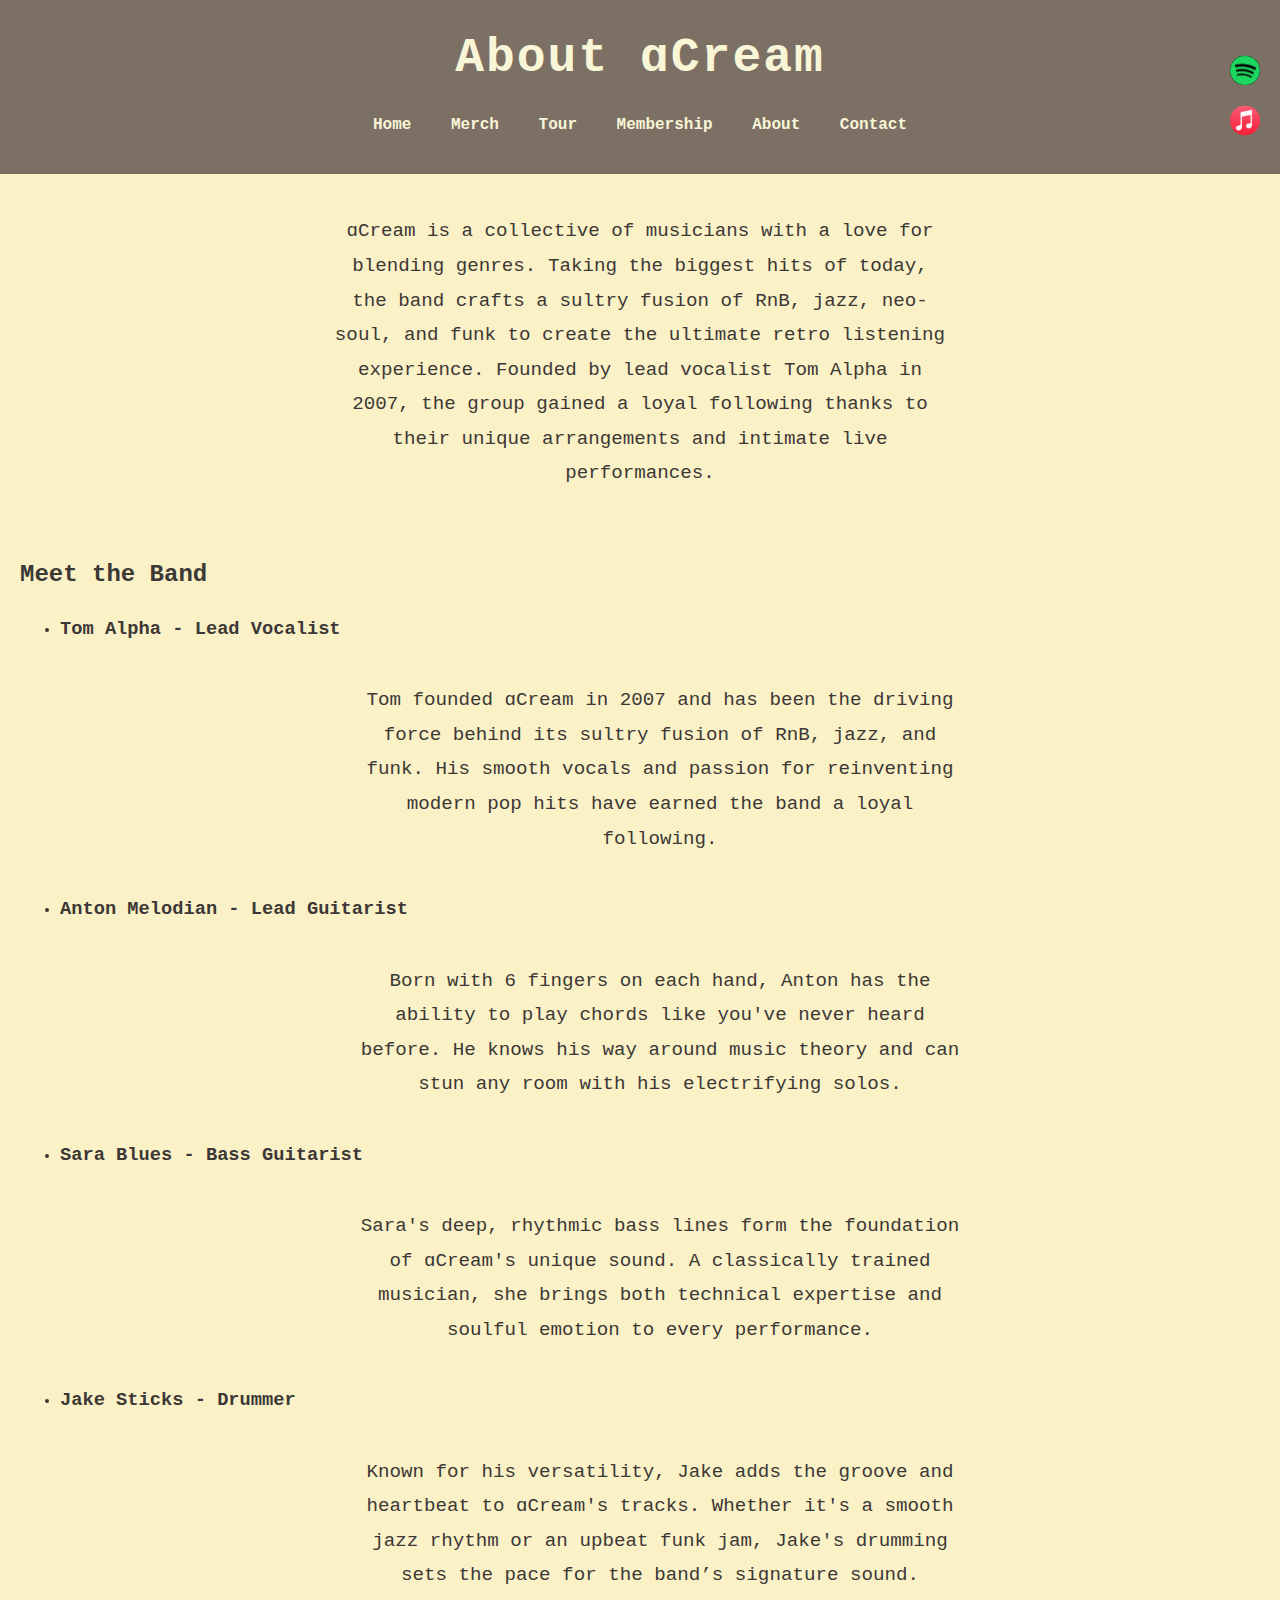
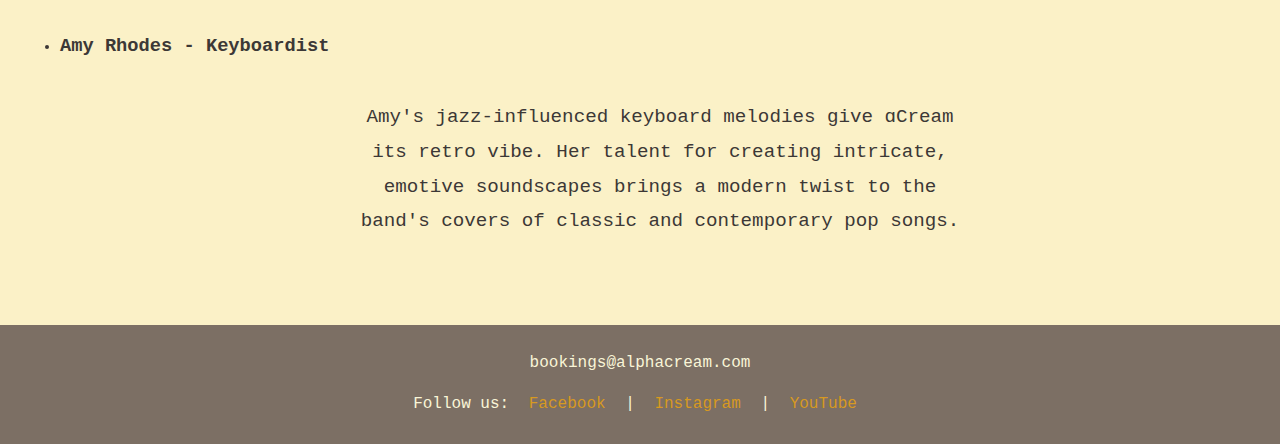
==== about.html @ 76e4bd68 "initial commit" ====
<!DOCTYPE html>
<html lang="en">

<head>
    <meta charset="UTF-8">
    <meta name="viewport" content="width=device-width, initial-scale=1.0">
    <title>About ɑCream</title>
    <link rel="stylesheet" href="global.css">
    <link rel="stylesheet" href="about.css">
</head>

<script src="hamburger.js"></script>

<body>
    <header>
        <h1>About ɑCream</h1>
        <button class="hamburger" onclick="toggleMenu()">&#9776;</button>
        <nav>
            <ul>
                <li><a href="index.html">Home</a></li>
                <li><a href="merch.html">Merch</a></li>
                <li><a href="tour.html">Tour</a></li>
                <li><a href="membership.html">Membership</a></li>
                <li><a href="about.html">About</a></li>
                <li><a href="contact.html">Contact</a></li>
            </ul>
        </nav>
    </header>

    <main>
        <p>
            ɑCream is a collective of musicians with a love for blending genres. 
            Taking the biggest hits of today, the band crafts a sultry fusion of RnB, jazz, 
            neo-soul, and funk to create the ultimate retro listening experience. Founded by 
            lead vocalist Tom Alpha in 2007, the group gained a loyal following thanks to their 
            unique arrangements and intimate live performances. 
        </p>

        <br>

        <section class="band-members">
            <h2>Meet the Band</h2>
            <ul>
                <li>
                    <h3>Tom Alpha - Lead Vocalist</h3>
                    <p>
                        Tom founded ɑCream in 2007 and has been the driving force behind its sultry 
                        fusion of RnB, jazz, and funk. His smooth vocals and passion for reinventing 
                        modern pop hits have earned the band a loyal following.
                    </p>
                </li>
                <li>
                    <h3>Anton Melodian - Lead Guitarist</h3>
                    <p>
                        Born with 6 fingers on each hand, Anton has the ability to play chords like 
                        you've never heard before. He knows his way around music theory and can stun
                        any room with his electrifying solos.
                    </p>
                </li>
                <li>
                    <h3>Sara Blues - Bass Guitarist</h3>
                    <p>
                        Sara's deep, rhythmic bass lines form the foundation of ɑCream's unique 
                        sound. A classically trained musician, she brings both technical 
                        expertise and soulful emotion to every performance.
                    </p>
                </li>
                <li>
                    <h3>Jake Sticks - Drummer</h3>
                    <p>
                        Known for his versatility, Jake adds the groove and heartbeat to ɑCream's 
                        tracks. Whether it's a smooth jazz rhythm or an upbeat funk jam, Jake's 
                        drumming sets the pace for the band’s signature sound.
                    </p>
                </li>
                <li>
                    <h3>Amy Rhodes - Keyboardist</h3>
                    <p>
                        Amy's jazz-influenced keyboard melodies give ɑCream its retro vibe. 
                        Her talent for creating intricate, emotive soundscapes brings a modern 
                        twist to the band's covers of classic and contemporary pop songs.
                    </p>
                </li>
            </ul>
        </section>
    </main>

    <div class="floating-icons">
        <a href="https://spotify.com" target="_blank">
            <img src="spotify.jpg" alt="Spotify">
        </a>
        <a href="https://apple.com/music" target="_blank">
            <img src="applemusic.jpg" alt="Apple Music">
        </a>
    </div>

    <footer>
        <p>bookings@alphacream.com</p>
        <p>Follow us: 
            <a href="#">Facebook</a> | 
            <a href="#">Instagram</a> | 
            <a href="#">YouTube</a>
        </p>
    </footer>
</body>

</html>
---- global.css ----
/* global.css */
.hamburger {
    display: none;
    font-size: 30px;
    cursor: pointer;
    background: none;
    border: none;
    color: white;
    position: absolute;
    top: 20px;
    right: 20px;
}

@media (max-width: 900px) {
    .banner img {
        display: none; /* hide the banner image on mobile */
    }
}

body {
    font-family: Courier, sans-serif;
    line-height: 1.6;
    background-color: #fbf1c7;
    margin: 0;
    padding: 0;
    color: #3c3836;
    display: flex;
    flex-direction: column;
}

header {
    background-color: #7c6f64;
    color: #f9f5d7;
    padding: 20px 0;
    text-align: center;
}

header h1 {
    margin: 0;
    font-size: 3rem;
    letter-spacing: 2px;
}

header p {
    display: none;
}

nav ul {
    list-style: none;
    padding: 0;
}

nav ul li {
    display: inline-block;
    margin: 0 15px;
}

nav ul li a {
    color: #f9f5d7;
    text-decoration: none;
    font-weight: bold;
    transition: color 0.3s;
}

nav ul li a:hover {
    color: #d79921;
}

/* phone screens */
@media (max-width: 900px) {
    nav ul li {
        display: block;
        margin: 10px 0;
    }

    header h1 {
        font-size: 2rem;
    }

    header p {
        display: block;
        font-size: 2rem;
        font-style: italic;
    }
}

/* hide nav menu, show hamburger button */
@media (max-width: 900px) {
    nav ul {
        display: none; /* Hide the nav links */
        flex-direction: column;
        position: absolute;
        top: 50px;
        right: 0;
        background-color: #333;
        width: 100%;
        text-align: center;
    }

    nav ul.show {
        display: flex; /* Show the nav links when toggled */
    }

    .hamburger {
        display: block; /* Show hamburger icon on mobile */
    }
}

main {
    padding: 20px;
    display: flex;
    flex-direction: column;
    justify-content: center;
    align-items: center;
}

footer {
    background-color: #7c6f64;
    color: #f9f5d7;
    text-align: center;
    padding: 10px 0;
    margin-top: 30px;
}

footer a {
    color: #d79921;
    text-decoration: none;
    margin: 0 10px;
    transition: color 0.3s;
}

footer a:hover {
    color: #f9f5d7;
}

/* responsive footer links */
@media (max-width: 900px) {
    footer a {
        display: block;
        margin: 5px 0;
    }
}

/* buttons */
.floating-icons {
    position: fixed;
    top: 100px;
    right: 20px;
    transform: translateY(-50%);
    z-index: 1000;
}

.floating-icons a {
    display: block;
    margin: 10px 0;
    text-decoration: none;
}

.floating-icons img {
    width: 30px;
    height: 30px;
    border-radius: 50%;
    transition: transform 0.3s ease;
}

.floating-icons img:hover {
    transform: scale(1.1); /* enlarge on hover */
}

@media (max-width: 900px) {
    .floating-icons {
        display: none;
    }
}
---- about.css ----
/* about.css */
main p {
    text-align: center;
    padding: 20px;
    font-size: 1.2rem;
    line-height: 1.8;
    max-width: 50%;
    margin: 0 auto;
}

/* Media query for mobile devices (screens smaller than 768px) */
@media (max-width: 900px) {
    main p {
        max-width: 100%; /* Make the paragraph take up the full width */
        padding: 10px;   /* Optional: Reduce padding for smaller screens */
    }
}
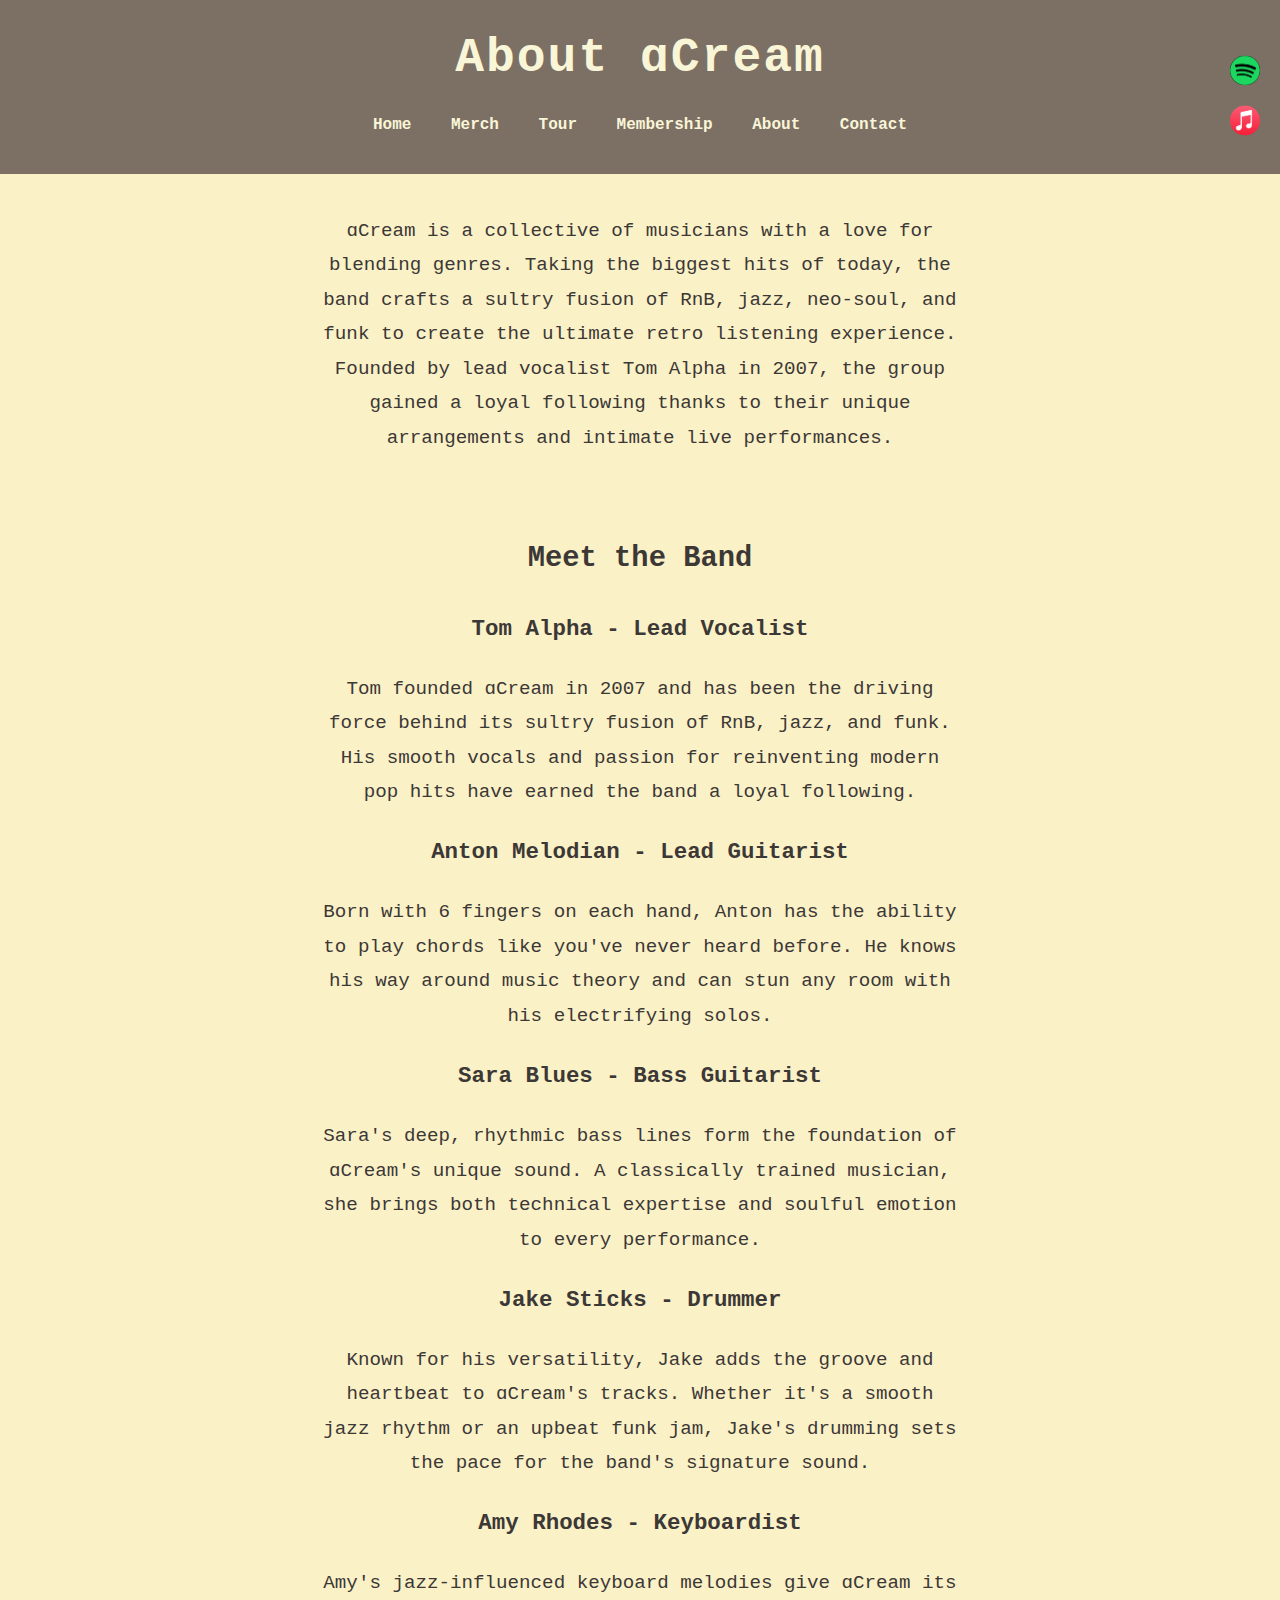
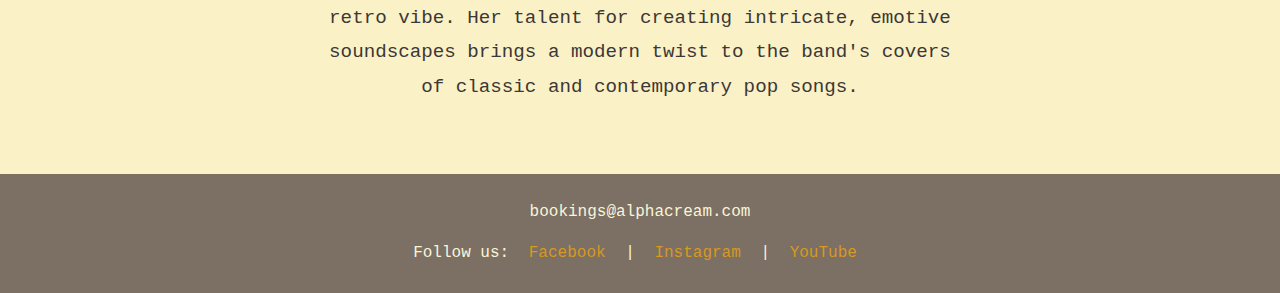
==== commit d5675261: "fixed some minor formatting" ====
--- a/about.html
+++ b/about.html
@@ -30,10 +30,11 @@
     <main>
         <p>
             ɑCream is a collective of musicians with a love for blending genres. 
-            Taking the biggest hits of today, the band crafts a sultry fusion of RnB, jazz, 
-            neo-soul, and funk to create the ultimate retro listening experience. Founded by 
-            lead vocalist Tom Alpha in 2007, the group gained a loyal following thanks to their 
-            unique arrangements and intimate live performances. 
+            Taking the biggest hits of today, the band crafts a sultry fusion of 
+            RnB, jazz, neo-soul, and funk to create the ultimate retro listening 
+            experience. Founded by lead vocalist Tom Alpha in 2007, the group 
+            gained a loyal following thanks to their unique arrangements and 
+            intimate live performances. 
         </p>
 
         <br>
@@ -44,41 +45,43 @@
                 <li>
                     <h3>Tom Alpha - Lead Vocalist</h3>
                     <p>
-                        Tom founded ɑCream in 2007 and has been the driving force behind its sultry 
-                        fusion of RnB, jazz, and funk. His smooth vocals and passion for reinventing 
-                        modern pop hits have earned the band a loyal following.
+                        Tom founded ɑCream in 2007 and has been the driving force 
+                        behind its sultry fusion of RnB, jazz, and funk. His smooth 
+                        vocals and passion for reinventing modern pop hits have 
+                        earned the band a loyal following.
                     </p>
                 </li>
                 <li>
                     <h3>Anton Melodian - Lead Guitarist</h3>
                     <p>
-                        Born with 6 fingers on each hand, Anton has the ability to play chords like 
-                        you've never heard before. He knows his way around music theory and can stun
-                        any room with his electrifying solos.
+                        Born with 6 fingers on each hand, Anton has the ability 
+                        to play chords like you've never heard before. He knows 
+                        his way around music theory and can stun any room with 
+                        his electrifying solos.
                     </p>
                 </li>
                 <li>
                     <h3>Sara Blues - Bass Guitarist</h3>
                     <p>
-                        Sara's deep, rhythmic bass lines form the foundation of ɑCream's unique 
-                        sound. A classically trained musician, she brings both technical 
-                        expertise and soulful emotion to every performance.
+                        Sara's deep, rhythmic bass lines form the foundation of 
+                        ɑCream's unique sound. A classically trained musician, 
+                        she brings both technical expertise and soulful emotion 
+                        to every performance.
                     </p>
                 </li>
                 <li>
                     <h3>Jake Sticks - Drummer</h3>
                     <p>
-                        Known for his versatility, Jake adds the groove and heartbeat to ɑCream's 
-                        tracks. Whether it's a smooth jazz rhythm or an upbeat funk jam, Jake's 
-                        drumming sets the pace for the band’s signature sound.
+                        Known for his versatility, Jake adds the groove and 
+                        heartbeat to ɑCream's tracks. Whether it's a smooth jazz 
+                        rhythm or an upbeat funk jam, Jake's drumming sets the 
+                        pace for the band's signature sound.
                     </p>
                 </li>
                 <li>
                     <h3>Amy Rhodes - Keyboardist</h3>
                     <p>
-                        Amy's jazz-influenced keyboard melodies give ɑCream its retro vibe. 
-                        Her talent for creating intricate, emotive soundscapes brings a modern 
-                        twist to the band's covers of classic and contemporary pop songs.
+                        Amy's jazz-influenced keyboard melodies give ɑCream its retro vibe. Her talent for creating intricate, emotive soundscapes brings a modern twist to the band's covers of classic and contemporary pop songs.
                     </p>
                 </li>
             </ul>
--- a/global.css
+++ b/global.css
@@ -5,7 +5,7 @@
     cursor: pointer;
     background: none;
     border: none;
-    color: white;
+    color: #fbf1c7;
     position: absolute;
     top: 20px;
     right: 20px;
@@ -87,22 +87,22 @@
 /* hide nav menu, show hamburger button */
 @media (max-width: 900px) {
     nav ul {
-        display: none; /* Hide the nav links */
+        display: none;
         flex-direction: column;
         position: absolute;
         top: 50px;
         right: 0;
-        background-color: #333;
+        background-color: #282828;
         width: 100%;
         text-align: center;
     }
 
     nav ul.show {
-        display: flex; /* Show the nav links when toggled */
+        display: flex;
     }
 
     .hamburger {
-        display: block; /* Show hamburger icon on mobile */
+        display: block;
     }
 }
 
--- a/about.css
+++ b/about.css
@@ -1,17 +1,21 @@
 /* about.css */
-main p {
+main {
     text-align: center;
     padding: 20px;
     font-size: 1.2rem;
     line-height: 1.8;
-    max-width: 50%;
+    width: 50%;
     margin: 0 auto;
 }
 
-/* Media query for mobile devices (screens smaller than 768px) */
-@media (max-width: 900px) {
-    main p {
-        max-width: 100%; /* Make the paragraph take up the full width */
-        padding: 10px;   /* Optional: Reduce padding for smaller screens */
-    }
-}+main ul {
+    text-align: center;
+    list-style: none;
+    padding: 0;
+}
+
+main ul li {
+    margin-bottom: 10px;
+}
+
+
